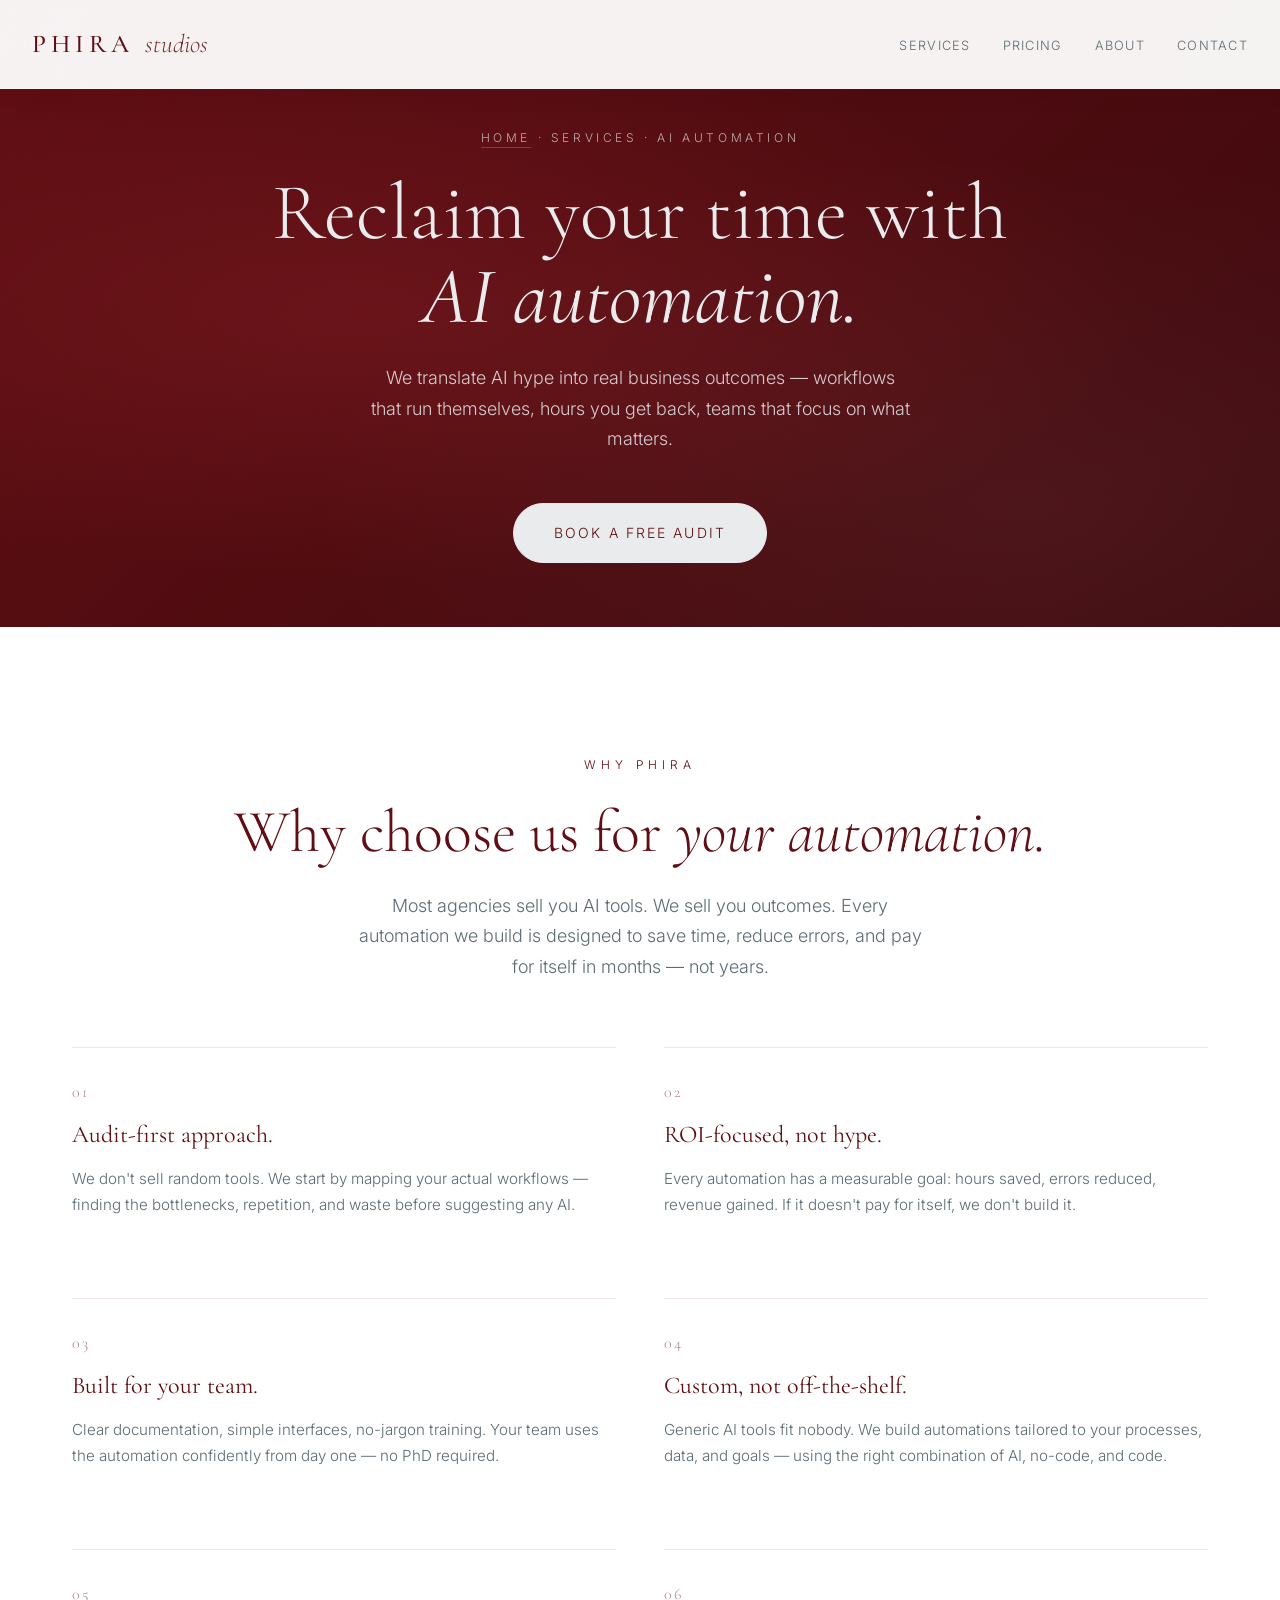
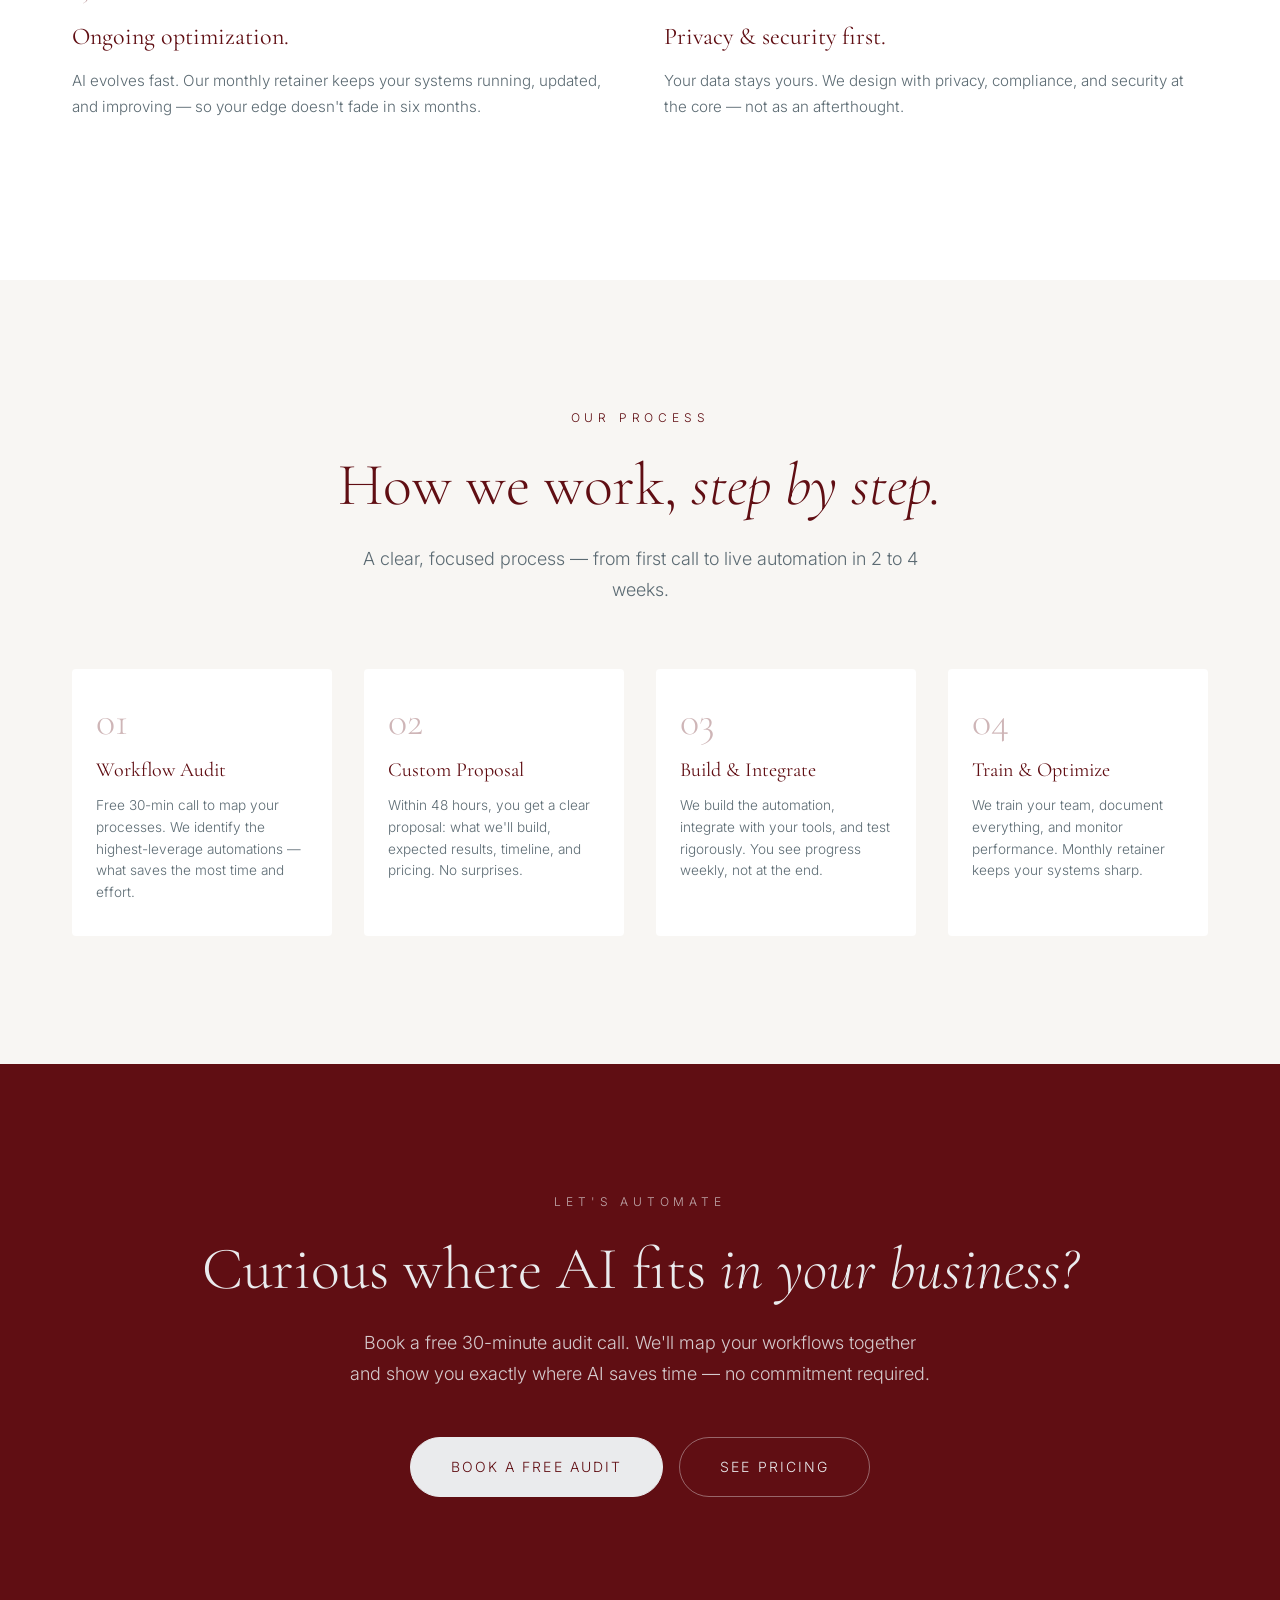
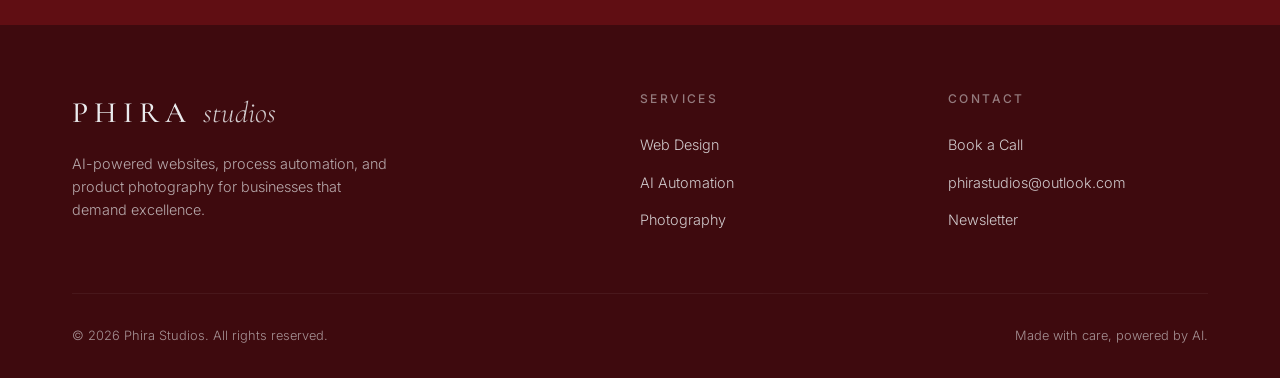
==== ai-automation.html @ 6f89092c "Add files via upload" ====
<!DOCTYPE html>
<html lang="en">
<head>
<meta charset="UTF-8">
<meta name="viewport" content="width=device-width, initial-scale=1.0">
<title>AI Process Automation — Phira Studios</title>
<meta name="description" content="Stop wasting hours on repetitive work. We map your workflows and build AI automations that give you back your time.">
<link href="https://fonts.googleapis.com/css2?family=Cormorant+Garamond:wght@300;400;500;600&family=Inter:wght@300;400;500&display=swap" rel="stylesheet">
<link rel="stylesheet" href="styles.css">
</head>
<body>
<nav id="nv" class="dark"><a href="index.html" class="l"><span class="ph">PHIRA</span><span class="sd">studios</span></a><ul><li><a href="index.html#services">Services</a></li><li><a href="index.html#pricing">Pricing</a></li><li><a href="index.html#about">About</a></li><li><a href="index.html#contact">Contact</a></li></ul></nav>

<section class="s-hero"><div class="hc"><p class="s-bc"><a href="index.html">Home</a> · Services · AI Automation</p><h1 class="ht">Reclaim your time with <em>AI automation.</em></h1><p class="hs">We translate AI hype into real business outcomes — workflows that run themselves, hours you get back, teams that focus on what matters.</p><div class="hb"><a href="index.html#contact" class="b bp">Book a Free Audit</a></div></div></section>

<section class="why"><div class="c"><div class="tc fd"><span class="se">Why Phira</span><h2 class="st">Why choose us for <em>your automation.</em></h2><p class="sn">Most agencies sell you AI tools. We sell you outcomes. Every automation we build is designed to save time, reduce errors, and pay for itself in months — not years.</p></div>
<div class="why-grid">
<div class="why-item fd"><div class="why-num">01</div><h3 class="why-t">Audit-first approach.</h3><p class="why-d">We don't sell random tools. We start by mapping your actual workflows — finding the bottlenecks, repetition, and waste before suggesting any AI.</p></div>
<div class="why-item fd"><div class="why-num">02</div><h3 class="why-t">ROI-focused, not hype.</h3><p class="why-d">Every automation has a measurable goal: hours saved, errors reduced, revenue gained. If it doesn't pay for itself, we don't build it.</p></div>
<div class="why-item fd"><div class="why-num">03</div><h3 class="why-t">Built for your team.</h3><p class="why-d">Clear documentation, simple interfaces, no-jargon training. Your team uses the automation confidently from day one — no PhD required.</p></div>
<div class="why-item fd"><div class="why-num">04</div><h3 class="why-t">Custom, not off-the-shelf.</h3><p class="why-d">Generic AI tools fit nobody. We build automations tailored to your processes, data, and goals — using the right combination of AI, no-code, and code.</p></div>
<div class="why-item fd"><div class="why-num">05</div><h3 class="why-t">Ongoing optimization.</h3><p class="why-d">AI evolves fast. Our monthly retainer keeps your systems running, updated, and improving — so your edge doesn't fade in six months.</p></div>
<div class="why-item fd"><div class="why-num">06</div><h3 class="why-t">Privacy &amp; security first.</h3><p class="why-d">Your data stays yours. We design with privacy, compliance, and security at the core — not as an afterthought.</p></div>
</div></div></section>

<section class="pc"><div class="c"><div class="tc fd"><span class="se">Our Process</span><h2 class="st">How we work, <em>step by step.</em></h2><p class="sn">A clear, focused process — from first call to live automation in 2 to 4 weeks.</p></div>
<div class="pc-grid">
<div class="pc-step fd"><div class="pc-num">01</div><h3 class="pc-t">Workflow Audit</h3><p class="pc-d">Free 30-min call to map your processes. We identify the highest-leverage automations — what saves the most time and effort.</p></div>
<div class="pc-step fd"><div class="pc-num">02</div><h3 class="pc-t">Custom Proposal</h3><p class="pc-d">Within 48 hours, you get a clear proposal: what we'll build, expected results, timeline, and pricing. No surprises.</p></div>
<div class="pc-step fd"><div class="pc-num">03</div><h3 class="pc-t">Build &amp; Integrate</h3><p class="pc-d">We build the automation, integrate with your tools, and test rigorously. You see progress weekly, not at the end.</p></div>
<div class="pc-step fd"><div class="pc-num">04</div><h3 class="pc-t">Train &amp; Optimize</h3><p class="pc-d">We train your team, document everything, and monitor performance. Monthly retainer keeps your systems sharp.</p></div>
</div></div></section>

<section class="cta"><div class="c"><div class="fd"><span class="se">Let's Automate</span><h2 class="st">Curious where AI fits <em>in your business?</em></h2><p class="sn">Book a free 30-minute audit call. We'll map your workflows together and show you exactly where AI saves time — no commitment required.</p><div class="hb"><a href="index.html#contact" class="b bp">Book a Free Audit</a><a href="index.html#pricing" class="b bs">See Pricing</a></div></div></div></section>

<footer id="contact"><div class="c"><div class="fc"><div class="fb"><div class="l"><span class="ph">PHIRA</span><span class="sd">studios</span></div><p>AI-powered websites, process automation, and product photography for businesses that demand excellence.</p></div><div class="fco"><h4>Services</h4><ul><li><a href="web-design.html">Web Design</a></li><li><a href="ai-automation.html">AI Automation</a></li><li><a href="product-photography.html">Photography</a></li></ul></div><div class="fco"><h4>Contact</h4><ul><li><a href="index.html#contact">Book a Call</a></li><li><a href="mailto:phirastudios@outlook.com">phirastudios@outlook.com</a></li><li><a href="index.html#newsletter">Newsletter</a></li></ul></div></div><div class="fbt"><div>© 2026 Phira Studios. All rights reserved.</div><div>Made with care, powered by AI.</div></div></div></footer>
<script>
const nv=document.getElementById('nv');
window.addEventListener('scroll',()=>{if(window.scrollY>80)nv.classList.add('sc');else nv.classList.remove('sc')});
const ob=new IntersectionObserver(es=>es.forEach(e=>{if(e.isIntersecting)e.target.classList.add('v')}),{threshold:.15});
document.querySelectorAll('.fd').forEach(e=>ob.observe(e));
</script>
</body>
</html>
---- styles.css ----
*{margin:0;padding:0;box-sizing:border-box}
:root{--bg:#600E13;--bd:#3E0A0E;--sl:#5C6B73;--ow:#EAEBED;--w:#fff;--cr:#F8F6F3}
html{scroll-behavior:smooth}
body{font-family:'Inter',sans-serif;font-weight:300;line-height:1.6;color:var(--sl);background:var(--w)}
.c{max-width:1200px;margin:0 auto;padding:0 2rem}

/* NAV */
nav{position:fixed;top:0;left:0;right:0;z-index:100;padding:1.5rem 2rem;display:flex;justify-content:space-between;align-items:center;background:transparent;transition:.4s}
nav.sc{background:rgba(255,255,255,.95);backdrop-filter:blur(20px);box-shadow:0 2px 30px rgba(0,0,0,.05)}
nav .l{font-family:'Cormorant Garamond',serif;font-size:1.6rem;font-weight:500;color:var(--ow);transition:.4s;display:flex;align-items:baseline;text-decoration:none}
nav .l .ph{letter-spacing:.2em}
nav .l .sd{font-style:italic;font-weight:300;opacity:.85;margin-left:.4em}
nav.sc .l{color:var(--bg)}
nav ul{display:flex;gap:2rem;list-style:none}
nav ul a{color:var(--ow);text-decoration:none;font-size:.8rem;letter-spacing:.1em;text-transform:uppercase;transition:.3s}
nav.sc ul a{color:var(--sl)}
nav ul a:hover{opacity:.7}
nav.dark{background:rgba(255,255,255,.95);backdrop-filter:blur(20px);box-shadow:0 2px 30px rgba(0,0,0,.05)}
nav.dark .l{color:var(--bg)}
nav.dark ul a{color:var(--sl)}
@media(max-width:768px){nav ul{display:none}}

/* HERO MAIN */
.hero{min-height:100vh;display:flex;flex-direction:column;align-items:center;justify-content:center;text-align:center;padding:6rem 2rem 4rem;position:relative;overflow:hidden;background:linear-gradient(135deg,rgba(62,10,14,.4),rgba(96,14,19,.5)),url('hero-bg.jpg') center center/cover no-repeat var(--bg)}
.hero::before{display:none}
.hc{position:relative;z-index:2;max-width:800px;animation:hf 1.5s ease-out}
@keyframes hf{from{opacity:0;transform:translateY(40px)}to{opacity:1;transform:translateY(0)}}
.he{color:var(--ow);font-size:.75rem;letter-spacing:.4em;text-transform:uppercase;margin-bottom:2rem;opacity:.8}
.ht{font-family:'Cormorant Garamond',serif;font-size:clamp(3rem,9vw,6.5rem);font-weight:300;color:var(--ow);line-height:1.05;margin-bottom:1.5rem}
.ht em{font-style:italic;font-weight:400}
.hs{font-size:clamp(1rem,1.5vw,1.125rem);color:var(--ow);opacity:.85;max-width:540px;margin:0 auto 3rem;line-height:1.7}
.hb{display:flex;gap:1rem;justify-content:center;flex-wrap:wrap}
.b{display:inline-block;padding:1.1rem 2.5rem;font-size:.875rem;letter-spacing:.15em;text-transform:uppercase;text-decoration:none;border-radius:50px;transition:.4s;cursor:pointer;border:1px solid transparent}
.bp{background:var(--ow);color:var(--bg);border-color:var(--ow)}
.bp:hover{background:transparent;color:var(--ow)}
.bs{background:transparent;color:var(--ow);border-color:rgba(234,235,237,.4)}
.bs:hover{border-color:var(--ow)}
.b-dark{background:var(--bg);color:var(--ow);border-color:var(--bg)}
.b-dark:hover{background:var(--bd);border-color:var(--bd)}
.si{position:absolute;bottom:2rem;left:50%;transform:translateX(-50%);color:var(--ow);opacity:.5;font-size:.7rem;letter-spacing:.3em;text-transform:uppercase;animation:bo 2s ease-in-out infinite}
@keyframes bo{0%,100%{transform:translateX(-50%) translateY(0)}50%{transform:translateX(-50%) translateY(8px)}}
@media(max-width:768px){.hero{min-height:85vh;background-position:center 30%}.hb{flex-direction:column;width:100%;max-width:300px;margin:0 auto}.hb .b{width:100%}.si{display:none}}

/* SERVICE PAGE HERO (smaller, solid burgundy) */
.s-hero{min-height:65vh;display:flex;flex-direction:column;align-items:center;justify-content:center;text-align:center;padding:8rem 2rem 4rem;background:linear-gradient(135deg,var(--bg),var(--bd));color:var(--ow);position:relative;overflow:hidden}
.s-hero::after{content:'';position:absolute;inset:0;background:radial-gradient(ellipse at 30% 50%,rgba(139,32,39,.4),transparent 60%),radial-gradient(ellipse at 80% 80%,rgba(234,235,237,.05),transparent 50%);z-index:0}
.s-hero .hc{z-index:2}
.s-hero .ht{font-size:clamp(2.5rem,7vw,5rem)}
.s-bc{font-size:.75rem;letter-spacing:.3em;text-transform:uppercase;color:var(--ow);opacity:.7;margin-bottom:1.5rem}
.s-bc a{color:var(--ow);text-decoration:none;border-bottom:1px solid rgba(234,235,237,.3);padding-bottom:2px}
.s-bc a:hover{opacity:1;border-color:var(--ow)}

/* SECTIONS */
section{padding:8rem 0}
@media(max-width:768px){section{padding:5rem 0}}
.se{font-size:.75rem;letter-spacing:.4em;text-transform:uppercase;color:var(--bg);margin-bottom:1.5rem;display:block}
.st{font-family:'Cormorant Garamond',serif;font-size:clamp(2.25rem,5vw,3.75rem);font-weight:300;color:var(--bg);line-height:1.15;margin-bottom:1.5rem}
.st em{font-style:italic}
.sn{font-size:1.125rem;line-height:1.7;color:var(--sl);max-width:580px;margin-bottom:4rem}
.tc{text-align:center}
.tc .sn{margin-left:auto;margin-right:auto}

/* SERVICES OVERVIEW (on homepage) */
.sv{background:var(--cr)}
.sg{display:grid;grid-template-columns:repeat(3,1fr);gap:2rem;margin-top:2rem}
@media(max-width:900px){.sg{grid-template-columns:1fr;gap:2rem}}
.sc-card{background:var(--w);padding:3rem 2.5rem;border-radius:4px;transition:.5s;display:block;text-decoration:none;color:inherit;border:1px solid transparent}
.sc-card:hover{transform:translateY(-8px);box-shadow:0 30px 60px -20px rgba(96,14,19,.15);border-color:rgba(96,14,19,.1)}
.sn-num{font-family:'Cormorant Garamond',serif;font-size:1rem;color:var(--bg);opacity:.4;letter-spacing:.1em;margin-bottom:2rem}
.sc-t{font-family:'Cormorant Garamond',serif;font-size:1.75rem;font-weight:400;color:var(--bg);margin-bottom:1rem}
.sc-d{font-size:.95rem;line-height:1.7;color:var(--sl);margin-bottom:1.5rem}
.sf{list-style:none;margin-top:1.5rem;padding-top:1.5rem;border-top:1px solid rgba(92,107,115,.15)}
.sf li{font-size:.85rem;color:var(--sl);padding:.4rem 0;display:flex;gap:.75rem}
.sf li::before{content:'—';color:var(--bg);opacity:.6}
.sc-more{margin-top:1.5rem;font-size:.8rem;color:var(--bg);letter-spacing:.15em;text-transform:uppercase;font-weight:500;display:inline-flex;align-items:center;gap:.5rem}
.sc-card:hover .sc-more{gap:1rem}

/* WHY US section */
.why{background:var(--w)}
.why-grid{display:grid;grid-template-columns:repeat(2,1fr);gap:3rem;margin-top:3rem}
@media(max-width:768px){.why-grid{grid-template-columns:1fr;gap:2rem}}
.why-item{padding:2rem 0;border-top:1px solid rgba(96,14,19,.1)}
.why-num{font-family:'Cormorant Garamond',serif;font-size:1rem;color:var(--bg);opacity:.5;letter-spacing:.15em;margin-bottom:1rem}
.why-t{font-family:'Cormorant Garamond',serif;font-size:1.5rem;font-weight:400;color:var(--bg);margin-bottom:1rem;line-height:1.2}
.why-d{font-size:.95rem;line-height:1.7;color:var(--sl)}

/* PROCESS section */
.pc{background:var(--cr)}
.pc-grid{display:grid;grid-template-columns:repeat(4,1fr);gap:2rem;margin-top:3rem;position:relative}
@media(max-width:900px){.pc-grid{grid-template-columns:1fr 1fr;gap:2rem}}
@media(max-width:500px){.pc-grid{grid-template-columns:1fr}}
.pc-step{background:var(--w);padding:2rem 1.5rem;border-radius:4px;position:relative;transition:.4s}
.pc-step:hover{transform:translateY(-4px);box-shadow:0 20px 40px -20px rgba(96,14,19,.15)}
.pc-num{font-family:'Cormorant Garamond',serif;font-size:2.5rem;color:var(--bg);opacity:.3;line-height:1;margin-bottom:1rem}
.pc-t{font-family:'Cormorant Garamond',serif;font-size:1.25rem;font-weight:400;color:var(--bg);margin-bottom:.75rem;line-height:1.3}
.pc-d{font-size:.85rem;line-height:1.6;color:var(--sl)}

/* PORTFOLIO/GALLERY - Pinterest Grid */
.pf{background:var(--w)}
.pf-grid{column-count:3;column-gap:1rem;margin-top:2rem}
@media(max-width:900px){.pf-grid{column-count:2}}
@media(max-width:500px){.pf-grid{column-count:1}}
.pf-item{break-inside:avoid;margin-bottom:1rem;border-radius:4px;overflow:hidden;background:var(--cr)}
.pf-item img{width:100%;height:auto;display:block;transition:transform .6s}
.pf-item:hover img{transform:scale(1.05)}
.pf-cta{text-align:center;margin-top:3rem}

/* PRICING */
.pr{background:var(--cr)}
.pr-grid{display:grid;grid-template-columns:repeat(3,1fr);gap:2rem;margin-top:2rem}
@media(max-width:900px){.pr-grid{grid-template-columns:1fr}}
.pr-card{background:var(--w);padding:3rem 2.5rem;border-radius:4px;border:1px solid rgba(96,14,19,.08);transition:.5s;position:relative}
.pr-card:hover{transform:translateY(-8px);box-shadow:0 30px 60px -20px rgba(96,14,19,.15)}
.pr-card.featured{border-color:var(--bg)}
.pr-card.featured::before{content:'Most Popular';position:absolute;top:-12px;left:50%;transform:translateX(-50%);background:var(--bg);color:var(--ow);padding:.3rem 1rem;border-radius:50px;font-size:.7rem;letter-spacing:.15em;text-transform:uppercase}
.pr-icon{font-family:'Cormorant Garamond',serif;font-size:.85rem;color:var(--bg);opacity:.5;letter-spacing:.2em;text-transform:uppercase;margin-bottom:1rem}
.pr-t{font-family:'Cormorant Garamond',serif;font-size:1.75rem;font-weight:400;color:var(--bg);margin-bottom:.5rem}
.pr-price{font-family:'Cormorant Garamond',serif;font-size:2.5rem;color:var(--bg);line-height:1;margin:1.5rem 0 .25rem}
.pr-price small{font-size:.8rem;font-family:'Inter',sans-serif;color:var(--sl);opacity:.7;letter-spacing:.1em}
.pr-from{font-size:.7rem;color:var(--sl);opacity:.7;letter-spacing:.2em;text-transform:uppercase;margin-bottom:2rem}
.pr-list{list-style:none;margin-top:1.5rem;padding-top:1.5rem;border-top:1px solid rgba(92,107,115,.15)}
.pr-list li{font-size:.9rem;color:var(--sl);padding:.5rem 0;display:flex;gap:.75rem}
.pr-list li::before{content:'✓';color:var(--bg);opacity:.7}
.pr-note{text-align:center;margin-top:3rem;font-style:italic;color:var(--sl);font-size:.95rem}
.pr-note a{color:var(--bg);text-decoration:underline}

/* ABOUT */
.ab{background:var(--w)}
.ag{display:grid;grid-template-columns:1fr 1fr;gap:6rem;align-items:center}
@media(max-width:900px){.ag{grid-template-columns:1fr;gap:3rem}}
.av{aspect-ratio:4/5;background:linear-gradient(135deg,var(--bg),var(--bd));border-radius:4px;position:relative;overflow:hidden}
.avt{position:absolute;bottom:3rem;left:3rem;right:3rem;font-family:'Cormorant Garamond',serif;font-style:italic;font-size:1.5rem;color:var(--ow);line-height:1.4;opacity:.9}
.ac p{font-size:1rem;line-height:1.8;color:var(--sl);margin-bottom:1.5rem}
.ac p:first-of-type{font-family:'Cormorant Garamond',serif;font-size:1.5rem;font-style:italic;line-height:1.5;color:var(--bg);margin-bottom:2rem}

/* NEWSLETTER */
.nl{background:var(--bg);color:var(--ow)}
.nl .se,.nl .st,.nl .sn{color:var(--ow)}
.nl .se{opacity:.7}
.nl .sn{opacity:.85}
.nf{max-width:500px;margin:0 auto}
.ni{display:flex;gap:.5rem;background:rgba(234,235,237,.08);border:1px solid rgba(234,235,237,.2);border-radius:50px;padding:.4rem}
.nin{flex:1;background:transparent;border:none;padding:.8rem 1.5rem;color:var(--ow);font-family:'Inter',sans-serif;font-size:.95rem;outline:none}
.nin::placeholder{color:rgba(234,235,237,.5)}
.nb{background:var(--ow);color:var(--bg);border:none;padding:.8rem 1.75rem;border-radius:50px;font-size:.875rem;font-weight:500;letter-spacing:.1em;text-transform:uppercase;cursor:pointer}
.np{display:flex;justify-content:center;gap:2rem;margin-top:2rem;font-size:.8rem;opacity:.7;flex-wrap:wrap}
.np span::before{content:'✓ ';margin-right:.3rem}

/* FINAL CTA section */
.cta{background:var(--bg);color:var(--ow);text-align:center}
.cta .se,.cta .st,.cta .sn{color:var(--ow)}
.cta .se{opacity:.7}
.cta .sn{opacity:.85;margin-left:auto;margin-right:auto;margin-bottom:3rem}

/* FAQ */
.fq{background:var(--cr)}
.fg{max-width:800px;margin:0 auto}
.fi{border-bottom:1px solid rgba(96,14,19,.15);padding:2rem 0;cursor:pointer}
.fqs{display:flex;justify-content:space-between;align-items:flex-start;gap:2rem}
.fqt{font-family:'Cormorant Garamond',serif;font-size:1.4rem;color:var(--bg)}
.fic{color:var(--bg);font-size:1.5rem;font-family:'Cormorant Garamond',serif;transition:.3s}
.fi.op .fic{transform:rotate(45deg)}
.fa{max-height:0;overflow:hidden;transition:.4s;color:var(--sl);font-size:.95rem;line-height:1.7}
.fi.op .fa{max-height:400px;padding-top:1rem}

/* FOOTER */
footer{background:var(--bd);color:var(--ow);padding:4rem 0 2rem}
.fc{display:grid;grid-template-columns:2fr 1fr 1fr;gap:3rem;margin-bottom:3rem}
@media(max-width:768px){.fc{grid-template-columns:1fr;gap:2rem}}
.fb .l{font-family:'Cormorant Garamond',serif;font-size:1.85rem;font-weight:500;margin-bottom:1rem;color:var(--ow);display:flex;align-items:baseline}
.fb .l .ph{letter-spacing:.2em}
.fb .l .sd{font-style:italic;font-weight:300;opacity:.85;margin-left:.4em}
.fb p{font-size:.9rem;opacity:.7;max-width:320px;line-height:1.6}
.fco h4{font-size:.75rem;font-weight:500;letter-spacing:.2em;text-transform:uppercase;color:var(--ow);opacity:.5;margin-bottom:1.5rem}
.fco ul{list-style:none}
.fco li{margin-bottom:.75rem}
.fco a{color:var(--ow);text-decoration:none;font-size:.9rem;opacity:.85}
.fbt{border-top:1px solid rgba(234,235,237,.1);padding-top:2rem;display:flex;justify-content:space-between;font-size:.8rem;opacity:.6}
@media(max-width:768px){.fbt{flex-direction:column;gap:.5rem;text-align:center}}

/* Animations */
.fd{opacity:0;transform:translateY(30px);transition:.8s}
.fd.v{opacity:1;transform:translateY(0)}
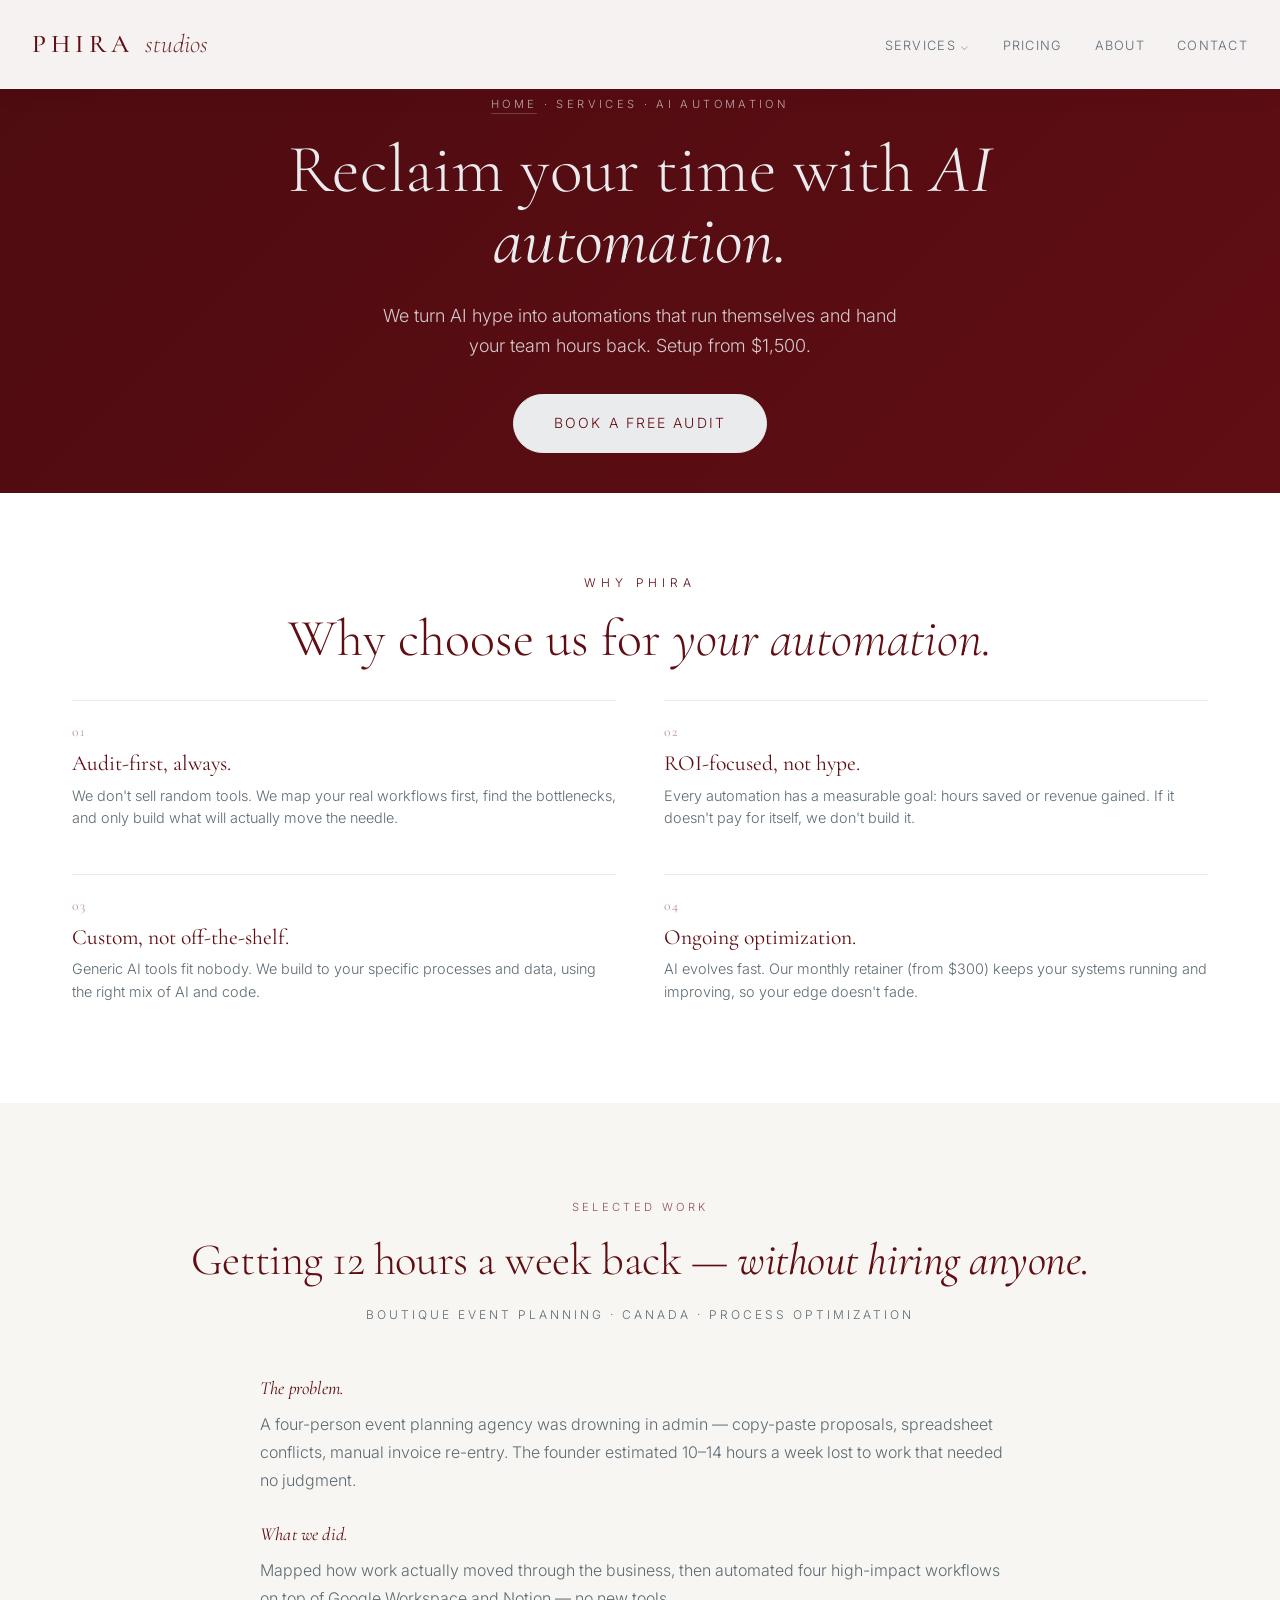
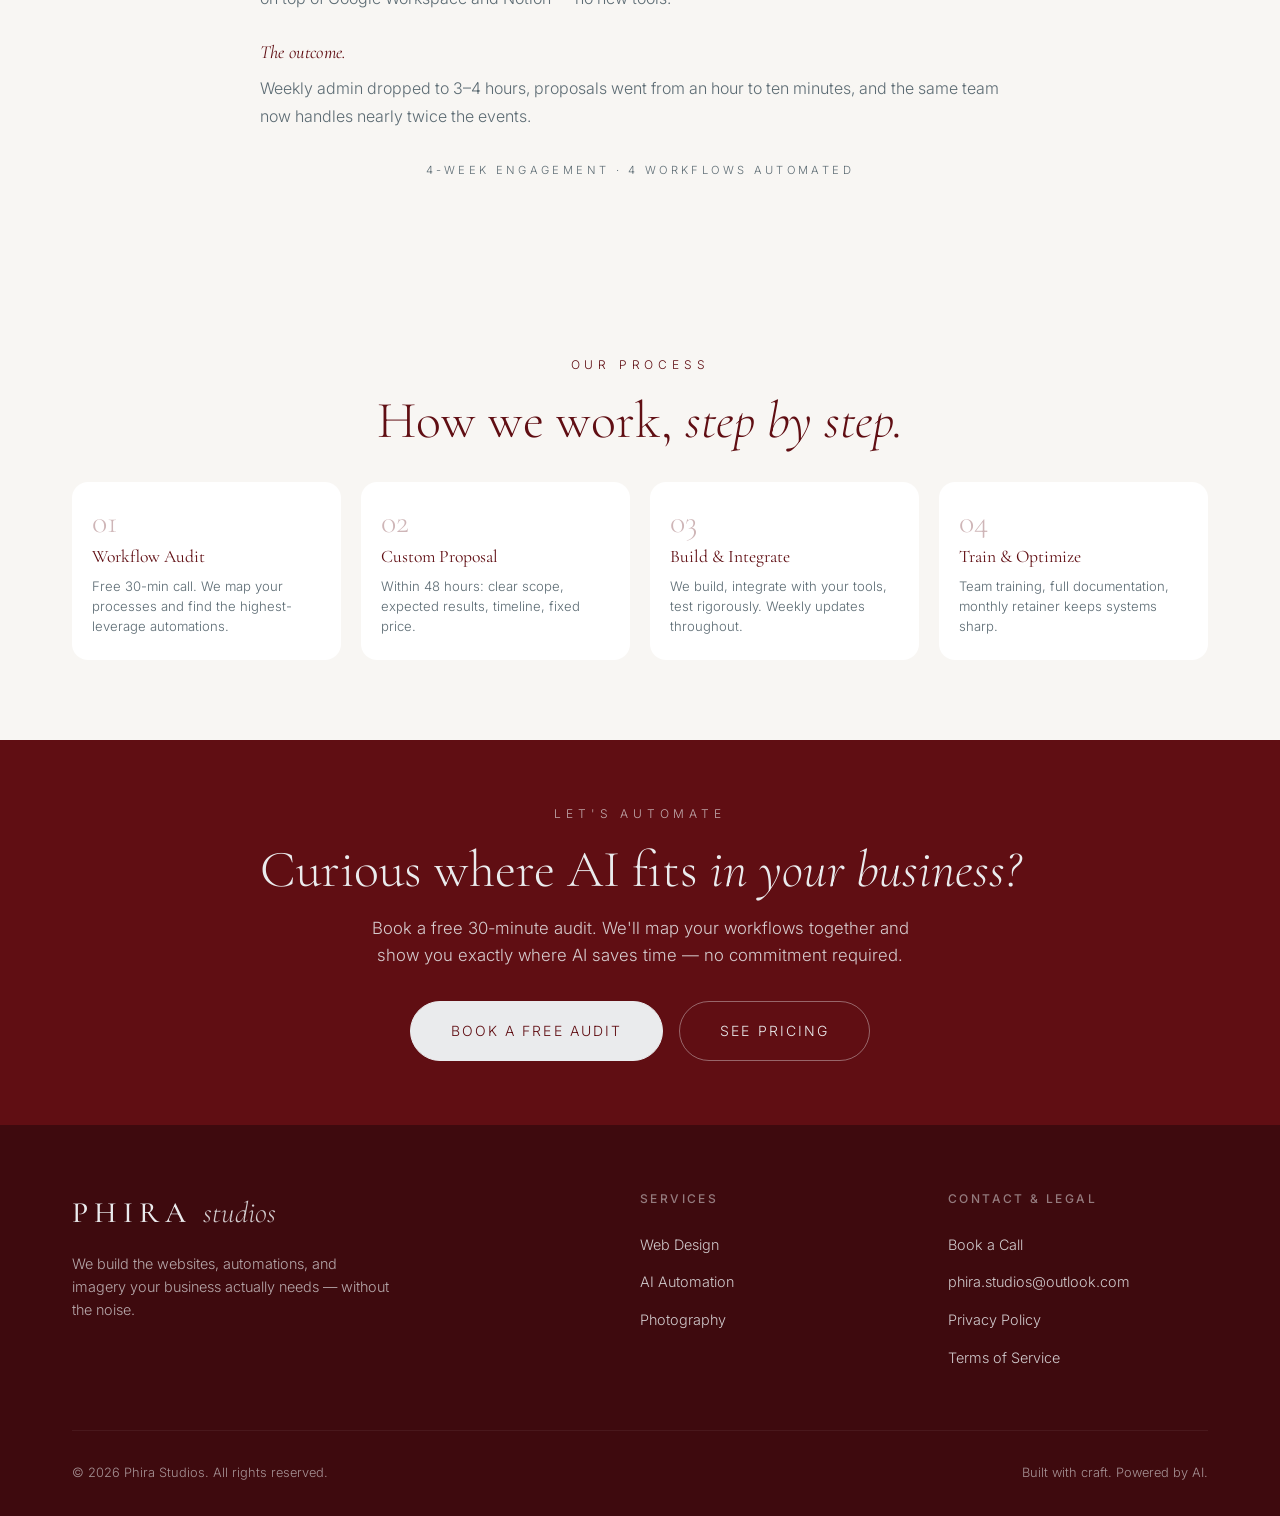
==== commit 7c786397: "Add files via upload" ====
--- a/ai-automation.html
+++ b/ai-automation.html
@@ -4,41 +4,88 @@
 <meta charset="UTF-8">
 <meta name="viewport" content="width=device-width, initial-scale=1.0">
 <title>AI Process Automation — Phira Studios</title>
-<meta name="description" content="Stop wasting hours on repetitive work. We map your workflows and build AI automations that give you back your time.">
+<meta name="description" content="Stop wasting hours on repetitive work. We map your workflows and build AI automations that quietly save your team 10+ hours a week. From $1,500.">
+<link rel="canonical" href="https://phirastudios.com/ai-automation.html">
+<link rel="icon" type="image/svg+xml" href="favicon.svg">
+<link rel="icon" type="image/png" sizes="32x32" href="favicon-32x32.png">
+<link rel="icon" type="image/png" sizes="16x16" href="favicon-16x16.png">
+<link rel="apple-touch-icon" sizes="180x180" href="apple-touch-icon.png">
+<link rel="icon" type="image/png" sizes="192x192" href="android-chrome-192x192.png">
+<meta property="og:type" content="website">
+<meta property="og:url" content="https://phirastudios.com/ai-automation.html">
+<meta property="og:title" content="AI Process Automation — Phira Studios">
+<meta property="og:description" content="AI workflows that quietly save your team 10+ hours a week. From $1,500.">
+<meta property="og:image" content="https://phirastudios.com/hero-bg.webp">
+<meta name="twitter:card" content="summary_large_image">
+<meta name="theme-color" content="#600E13">
 <link href="https://fonts.googleapis.com/css2?family=Cormorant+Garamond:wght@300;400;500;600&family=Inter:wght@300;400;500&display=swap" rel="stylesheet">
 <link rel="stylesheet" href="styles.css">
+<script type="application/ld+json">
+{"@context":"https://schema.org","@type":"Service","name":"AI Process Automation","provider":{"@type":"Organization","name":"Phira Studios","url":"https://phirastudios.com"},"description":"Custom AI automations that save your team time and reduce repetitive work.","offers":{"@type":"Offer","price":"1500","priceCurrency":"USD"}}
+</script>
 </head>
 <body>
-<nav id="nv" class="dark"><a href="index.html" class="l"><span class="ph">PHIRA</span><span class="sd">studios</span></a><ul><li><a href="index.html#services">Services</a></li><li><a href="index.html#pricing">Pricing</a></li><li><a href="index.html#about">About</a></li><li><a href="index.html#contact">Contact</a></li></ul></nav>
-
-<section class="s-hero"><div class="hc"><p class="s-bc"><a href="index.html">Home</a> · Services · AI Automation</p><h1 class="ht">Reclaim your time with <em>AI automation.</em></h1><p class="hs">We translate AI hype into real business outcomes — workflows that run themselves, hours you get back, teams that focus on what matters.</p><div class="hb"><a href="index.html#contact" class="b bp">Book a Free Audit</a></div></div></section>
-
-<section class="why"><div class="c"><div class="tc fd"><span class="se">Why Phira</span><h2 class="st">Why choose us for <em>your automation.</em></h2><p class="sn">Most agencies sell you AI tools. We sell you outcomes. Every automation we build is designed to save time, reduce errors, and pay for itself in months — not years.</p></div>
+<nav id="nv" class="dark">
+<a href="index.html" class="l"><span class="ph">PHIRA</span><span class="sd">studios</span></a>
+<ul>
+<li class="has-dd"><a href="index.html#services">Services</a>
+<ul class="dd">
+<li><a href="web-design.html"><strong>Web Design</strong><span>Custom websites that convert</span></a></li>
+<li><a href="ai-automation.html"><strong>AI Automation</strong><span>Reclaim your team's time</span></a></li>
+<li><a href="product-photography.html"><strong>Product Photography</strong><span>AI imagery at scale</span></a></li>
+</ul></li>
+<li><a href="index.html#pricing">Pricing</a></li>
+<li><a href="index.html#about">About</a></li>
+<li><a href="index.html#contact">Contact</a></li>
+</ul>
+<button class="nav-toggle" onclick="toggleNav()" aria-label="Menu"><span></span><span></span><span></span></button>
+</nav>
+<div class="mm" id="mm">
+<button class="mm-close" onclick="toggleNav()" aria-label="Close">×</button>
+<ul>
+<li class="mm-section"><span>Services</span><ul>
+<li><a href="web-design.html">Web Design</a></li>
+<li><a href="ai-automation.html">AI Automation</a></li>
+<li><a href="product-photography.html">Photography</a></li>
+</ul></li>
+<li><a href="index.html#pricing">Pricing</a></li>
+<li><a href="index.html#about">About</a></li>
+<li><a href="index.html#contact">Contact</a></li>
+</ul>
+</div>
+<section class="s-hero ai"><div class="hc"><p class="s-bc"><a href="index.html">Home</a> · Services · AI Automation</p><h1 class="ht">Reclaim your time with <em>AI automation.</em></h1><p class="hs">We turn AI hype into automations that run themselves and hand your team hours back. Setup from $1,500.</p><div class="hb"><a href="https://calendly.com/phira-studios/30min" target="_blank" rel="noopener" class="b bp">Book a Free Audit</a></div></div></section>
+<section class="why"><div class="c"><div class="tc fd"><span class="se">Why Phira</span><h2 class="st">Why choose us for <em>your automation.</em></h2></div>
 <div class="why-grid">
-<div class="why-item fd"><div class="why-num">01</div><h3 class="why-t">Audit-first approach.</h3><p class="why-d">We don't sell random tools. We start by mapping your actual workflows — finding the bottlenecks, repetition, and waste before suggesting any AI.</p></div>
-<div class="why-item fd"><div class="why-num">02</div><h3 class="why-t">ROI-focused, not hype.</h3><p class="why-d">Every automation has a measurable goal: hours saved, errors reduced, revenue gained. If it doesn't pay for itself, we don't build it.</p></div>
-<div class="why-item fd"><div class="why-num">03</div><h3 class="why-t">Built for your team.</h3><p class="why-d">Clear documentation, simple interfaces, no-jargon training. Your team uses the automation confidently from day one — no PhD required.</p></div>
-<div class="why-item fd"><div class="why-num">04</div><h3 class="why-t">Custom, not off-the-shelf.</h3><p class="why-d">Generic AI tools fit nobody. We build automations tailored to your processes, data, and goals — using the right combination of AI, no-code, and code.</p></div>
-<div class="why-item fd"><div class="why-num">05</div><h3 class="why-t">Ongoing optimization.</h3><p class="why-d">AI evolves fast. Our monthly retainer keeps your systems running, updated, and improving — so your edge doesn't fade in six months.</p></div>
-<div class="why-item fd"><div class="why-num">06</div><h3 class="why-t">Privacy &amp; security first.</h3><p class="why-d">Your data stays yours. We design with privacy, compliance, and security at the core — not as an afterthought.</p></div>
+<div class="why-item fd"><div class="why-num">01</div><h3 class="why-t">Audit-first, always.</h3><p class="why-d">We don't sell random tools. We map your real workflows first, find the bottlenecks, and only build what will actually move the needle.</p></div>
+<div class="why-item fd"><div class="why-num">02</div><h3 class="why-t">ROI-focused, not hype.</h3><p class="why-d">Every automation has a measurable goal: hours saved or revenue gained. If it doesn't pay for itself, we don't build it.</p></div>
+<div class="why-item fd"><div class="why-num">03</div><h3 class="why-t">Custom, not off-the-shelf.</h3><p class="why-d">Generic AI tools fit nobody. We build to your specific processes and data, using the right mix of AI and code.</p></div>
+<div class="why-item fd"><div class="why-num">04</div><h3 class="why-t">Ongoing optimization.</h3><p class="why-d">AI evolves fast. Our monthly retainer (from $300) keeps your systems running and improving, so your edge doesn't fade.</p></div>
 </div></div></section>
-
-<section class="pc"><div class="c"><div class="tc fd"><span class="se">Our Process</span><h2 class="st">How we work, <em>step by step.</em></h2><p class="sn">A clear, focused process — from first call to live automation in 2 to 4 weeks.</p></div>
+<section class="case" id="case"><div class="c">
+<div class="case-head fd"><p class="case-meta">Selected Work</p><h2 class="case-title">Getting 12 hours a week back — <em>without hiring anyone.</em></h2><p class="case-subhead">Boutique event planning · Canada · Process optimization</p></div>
+<div class="case-summary fd">
+<p><strong>The problem.</strong> A four-person event planning agency was drowning in admin — copy-paste proposals, spreadsheet conflicts, manual invoice re-entry. The founder estimated 10–14 hours a week lost to work that needed no judgment.</p>
+<p><strong>What we did.</strong> Mapped how work actually moved through the business, then automated four high-impact workflows on top of Google Workspace and Notion — no new tools.</p>
+<p><strong>The outcome.</strong> Weekly admin dropped to 3–4 hours, proposals went from an hour to ten minutes, and the same team now handles nearly twice the events.</p>
+</div>
+<p class="case-timeline fd">4-week engagement · 4 workflows automated</p>
+</div></section>
+<section class="pc"><div class="c"><div class="tc fd"><span class="se">Our Process</span><h2 class="st">How we work, <em>step by step.</em></h2></div>
 <div class="pc-grid">
-<div class="pc-step fd"><div class="pc-num">01</div><h3 class="pc-t">Workflow Audit</h3><p class="pc-d">Free 30-min call to map your processes. We identify the highest-leverage automations — what saves the most time and effort.</p></div>
-<div class="pc-step fd"><div class="pc-num">02</div><h3 class="pc-t">Custom Proposal</h3><p class="pc-d">Within 48 hours, you get a clear proposal: what we'll build, expected results, timeline, and pricing. No surprises.</p></div>
-<div class="pc-step fd"><div class="pc-num">03</div><h3 class="pc-t">Build &amp; Integrate</h3><p class="pc-d">We build the automation, integrate with your tools, and test rigorously. You see progress weekly, not at the end.</p></div>
-<div class="pc-step fd"><div class="pc-num">04</div><h3 class="pc-t">Train &amp; Optimize</h3><p class="pc-d">We train your team, document everything, and monitor performance. Monthly retainer keeps your systems sharp.</p></div>
+<div class="pc-step fd"><div class="pc-num">01</div><h3 class="pc-t">Workflow Audit</h3><p class="pc-d">Free 30-min call. We map your processes and find the highest-leverage automations.</p></div>
+<div class="pc-step fd"><div class="pc-num">02</div><h3 class="pc-t">Custom Proposal</h3><p class="pc-d">Within 48 hours: clear scope, expected results, timeline, fixed price.</p></div>
+<div class="pc-step fd"><div class="pc-num">03</div><h3 class="pc-t">Build &amp; Integrate</h3><p class="pc-d">We build, integrate with your tools, test rigorously. Weekly updates throughout.</p></div>
+<div class="pc-step fd"><div class="pc-num">04</div><h3 class="pc-t">Train &amp; Optimize</h3><p class="pc-d">Team training, full documentation, monthly retainer keeps systems sharp.</p></div>
 </div></div></section>
-
-<section class="cta"><div class="c"><div class="fd"><span class="se">Let's Automate</span><h2 class="st">Curious where AI fits <em>in your business?</em></h2><p class="sn">Book a free 30-minute audit call. We'll map your workflows together and show you exactly where AI saves time — no commitment required.</p><div class="hb"><a href="index.html#contact" class="b bp">Book a Free Audit</a><a href="index.html#pricing" class="b bs">See Pricing</a></div></div></div></section>
-
-<footer id="contact"><div class="c"><div class="fc"><div class="fb"><div class="l"><span class="ph">PHIRA</span><span class="sd">studios</span></div><p>AI-powered websites, process automation, and product photography for businesses that demand excellence.</p></div><div class="fco"><h4>Services</h4><ul><li><a href="web-design.html">Web Design</a></li><li><a href="ai-automation.html">AI Automation</a></li><li><a href="product-photography.html">Photography</a></li></ul></div><div class="fco"><h4>Contact</h4><ul><li><a href="index.html#contact">Book a Call</a></li><li><a href="mailto:phirastudios@outlook.com">phirastudios@outlook.com</a></li><li><a href="index.html#newsletter">Newsletter</a></li></ul></div></div><div class="fbt"><div>© 2026 Phira Studios. All rights reserved.</div><div>Made with care, powered by AI.</div></div></div></footer>
+<section class="cta"><div class="c"><div class="fd"><span class="se">Let's Automate</span><h2 class="st">Curious where AI fits <em>in your business?</em></h2><p class="sn">Book a free 30-minute audit. We'll map your workflows together and show you exactly where AI saves time — no commitment required.</p><div class="hb"><a href="https://calendly.com/phira-studios/30min" target="_blank" rel="noopener" class="b bp">Book a Free Audit</a><a href="index.html#pricing" class="b bs">See Pricing</a></div></div></div></section>
+<footer id="contact"><div class="c"><div class="fc"><div class="fb"><div class="l"><span class="ph">PHIRA</span><span class="sd">studios</span></div><p>We build the websites, automations, and imagery your business actually needs — without the noise.</p></div><div class="fco"><h4>Services</h4><ul><li><a href="web-design.html">Web Design</a></li><li><a href="ai-automation.html">AI Automation</a></li><li><a href="product-photography.html">Photography</a></li></ul></div><div class="fco"><h4>Contact &amp; Legal</h4><ul><li><a href="https://calendly.com/phira-studios/30min" target="_blank" rel="noopener">Book a Call</a></li><li><a href="mailto:phira.studios@outlook.com">phira.studios@outlook.com</a></li><li><a href="privacy-policy.html">Privacy Policy</a></li><li><a href="terms.html">Terms of Service</a></li></ul></div></div><div class="fbt"><div>© 2026 Phira Studios. All rights reserved.</div><div>Built with craft. Powered by AI.</div></div></div></footer>
 <script>
 const nv=document.getElementById('nv');
-window.addEventListener('scroll',()=>{if(window.scrollY>80)nv.classList.add('sc');else nv.classList.remove('sc')});
-const ob=new IntersectionObserver(es=>es.forEach(e=>{if(e.isIntersecting)e.target.classList.add('v')}),{threshold:.15});
-document.querySelectorAll('.fd').forEach(e=>ob.observe(e));
+function chkSc(){if(window.scrollY>80)nv.classList.add('sc');else nv.classList.remove('sc')}window.addEventListener('scroll',chkSc);chkSc();
+function toggleNav(){const m=document.getElementById('mm');m.classList.toggle('open');document.body.style.overflow=m.classList.contains('open')?'hidden':''}
+function tf(el){el.classList.toggle('op')}
+const ob=new IntersectionObserver(function(es){es.forEach(function(e){if(e.isIntersecting)e.target.classList.add('v')})},{threshold:.15});
+document.querySelectorAll('.fd').forEach(function(e){ob.observe(e)});
 </script>
 </body>
-</html>
+</html>
--- a/styles.css
+++ b/styles.css
@@ -3,6 +3,9 @@
 html{scroll-behavior:smooth}
 body{font-family:'Inter',sans-serif;font-weight:300;line-height:1.6;color:var(--sl);background:var(--w)}
 .c{max-width:1200px;margin:0 auto;padding:0 2rem}
+img{-webkit-user-drag:none;user-drag:none;user-select:none;-webkit-user-select:none;-webkit-touch-callout:none;pointer-events:auto}
+.fd{opacity:0;transform:translateY(30px);transition:.8s}
+.fd.v{opacity:1;transform:translateY(0)}
 
 /* NAV */
 nav{position:fixed;top:0;left:0;right:0;z-index:100;padding:1.5rem 2rem;display:flex;justify-content:space-between;align-items:center;background:transparent;transition:.4s}
@@ -11,17 +14,54 @@
 nav .l .ph{letter-spacing:.2em}
 nav .l .sd{font-style:italic;font-weight:300;opacity:.85;margin-left:.4em}
 nav.sc .l{color:var(--bg)}
-nav ul{display:flex;gap:2rem;list-style:none}
+nav ul{display:flex;gap:2rem;list-style:none;align-items:center}
 nav ul a{color:var(--ow);text-decoration:none;font-size:.8rem;letter-spacing:.1em;text-transform:uppercase;transition:.3s}
 nav.sc ul a{color:var(--sl)}
 nav ul a:hover{opacity:.7}
 nav.dark{background:rgba(255,255,255,.95);backdrop-filter:blur(20px);box-shadow:0 2px 30px rgba(0,0,0,.05)}
 nav.dark .l{color:var(--bg)}
 nav.dark ul a{color:var(--sl)}
-@media(max-width:768px){nav ul{display:none}}
+
+/* DROPDOWN - compact and aligned */
+nav .has-dd{position:relative}
+nav .has-dd > a::after{content:'⌄';margin-left:.4em;font-size:.7rem;opacity:.6;display:inline-block;transition:transform .3s}
+nav .has-dd:hover > a::after{transform:rotate(180deg)}
+nav .dd{position:absolute;top:100%;right:0;transform:translateY(8px);background:rgba(255,255,255,.98);backdrop-filter:blur(20px);border-radius:14px;padding:.5rem;min-width:260px;list-style:none;opacity:0;visibility:hidden;transition:all .3s ease;box-shadow:0 30px 60px -20px rgba(96,14,19,.18);margin:1.2rem 0 0 0}
+nav .has-dd:hover .dd,nav .has-dd:focus-within .dd{opacity:1;visibility:visible;transform:translateY(0)}
+nav .dd::before{content:'';position:absolute;top:-1.2rem;left:0;right:0;height:1.5rem}
+nav .dd li{list-style:none;margin:0;padding:0;display:block}
+nav .dd a{display:block;padding:.7rem 1.1rem;color:var(--sl);font-size:.82rem;letter-spacing:0;text-transform:none;font-family:'Inter',sans-serif;font-weight:400;border-radius:10px;transition:background .25s;text-align:left;text-decoration:none}
+nav .dd a:hover{background:var(--cr);color:var(--bg);opacity:1}
+nav .dd a strong{display:block;font-family:'Cormorant Garamond',serif;font-size:1.05rem;font-weight:500;letter-spacing:0;margin:0 0 .1rem 0;text-transform:none;line-height:1.2;color:var(--bg)}
+nav .dd a span{display:block;font-size:.72rem;opacity:.65;letter-spacing:0;text-transform:none;line-height:1.2;margin:0}
+
+/* MOBILE HAMBURGER */
+.nav-toggle{display:none;background:none;border:none;cursor:pointer;padding:.5rem;width:40px;height:40px;flex-direction:column;justify-content:space-around;align-items:center}
+.nav-toggle span{display:block;width:24px;height:2px;background:var(--ow);transition:.3s;border-radius:2px}
+nav.sc .nav-toggle span,nav.dark .nav-toggle span{background:var(--bg)}
+@media(max-width:768px){
+  nav ul{display:none}
+  .nav-toggle{display:flex}
+}
+
+/* MOBILE MENU */
+.mm{position:fixed;inset:0;background:var(--bg);z-index:999;display:none;flex-direction:column;align-items:center;justify-content:center;padding:2rem;opacity:0;transition:opacity .4s ease}
+.mm.open{display:flex;opacity:1}
+.mm-close{position:absolute;top:1.5rem;right:1.5rem;background:none;border:none;color:var(--ow);font-size:2rem;cursor:pointer;font-family:'Cormorant Garamond',serif;width:48px;height:48px;display:flex;align-items:center;justify-content:center;border-radius:50%;transition:.3s}
+.mm-close:hover{background:rgba(255,255,255,.08);transform:rotate(90deg)}
+.mm > ul{list-style:none;text-align:center;padding:0}
+.mm > ul > li{margin-bottom:1.5rem}
+.mm > ul > li > a{display:block;color:var(--ow);text-decoration:none;font-family:'Cormorant Garamond',serif;font-size:1.8rem;letter-spacing:.05em;transition:.3s}
+.mm > ul > li > a:hover{opacity:.7}
+.mm-section{margin-bottom:2rem}
+.mm-section > span{display:block;color:var(--ow);opacity:.4;font-size:.7rem;letter-spacing:.3em;text-transform:uppercase;font-family:'Inter',sans-serif;margin-bottom:1rem}
+.mm-section ul{list-style:none;padding:0}
+.mm-section ul li{margin-bottom:.6rem}
+.mm-section ul a{display:block;color:var(--ow);text-decoration:none;font-family:'Cormorant Garamond',serif;font-size:1.3rem;font-style:italic;font-weight:300;opacity:.9;transition:.3s}
+.mm-section ul a:hover{opacity:1}
 
 /* HERO MAIN */
-.hero{min-height:100vh;display:flex;flex-direction:column;align-items:center;justify-content:center;text-align:center;padding:6rem 2rem 4rem;position:relative;overflow:hidden;background:linear-gradient(135deg,rgba(62,10,14,.4),rgba(96,14,19,.5)),url('hero-bg.jpg') center center/cover no-repeat var(--bg)}
+.hero{min-height:100vh;display:flex;flex-direction:column;align-items:center;justify-content:center;text-align:center;padding:6rem 2rem 4rem;position:relative;overflow:hidden;background:linear-gradient(135deg,rgba(62,10,14,.4),rgba(96,14,19,.5)),url('hero-bg.webp') center center/cover no-repeat var(--bg)}
 .hero::before{display:none}
 .hc{position:relative;z-index:2;max-width:800px;animation:hf 1.5s ease-out}
 @keyframes hf{from{opacity:0;transform:translateY(40px)}to{opacity:1;transform:translateY(0)}}
@@ -35,36 +75,41 @@
 .bp:hover{background:transparent;color:var(--ow)}
 .bs{background:transparent;color:var(--ow);border-color:rgba(234,235,237,.4)}
 .bs:hover{border-color:var(--ow)}
-.b-dark{background:var(--bg);color:var(--ow);border-color:var(--bg)}
-.b-dark:hover{background:var(--bd);border-color:var(--bd)}
 .si{position:absolute;bottom:2rem;left:50%;transform:translateX(-50%);color:var(--ow);opacity:.5;font-size:.7rem;letter-spacing:.3em;text-transform:uppercase;animation:bo 2s ease-in-out infinite}
 @keyframes bo{0%,100%{transform:translateX(-50%) translateY(0)}50%{transform:translateX(-50%) translateY(8px)}}
 @media(max-width:768px){.hero{min-height:85vh;background-position:center 30%}.hb{flex-direction:column;width:100%;max-width:300px;margin:0 auto}.hb .b{width:100%}.si{display:none}}
 
-/* SERVICE PAGE HERO (smaller, solid burgundy) */
-.s-hero{min-height:65vh;display:flex;flex-direction:column;align-items:center;justify-content:center;text-align:center;padding:8rem 2rem 4rem;background:linear-gradient(135deg,var(--bg),var(--bd));color:var(--ow);position:relative;overflow:hidden}
-.s-hero::after{content:'';position:absolute;inset:0;background:radial-gradient(ellipse at 30% 50%,rgba(139,32,39,.4),transparent 60%),radial-gradient(ellipse at 80% 80%,rgba(234,235,237,.05),transparent 50%);z-index:0}
+/* SERVICE PAGE HERO - landscape */
+.s-hero{min-height:38vh;display:flex;flex-direction:column;align-items:center;justify-content:center;text-align:center;padding:6rem 2rem 2.5rem;background:linear-gradient(135deg,var(--bg),var(--bd));color:var(--ow);position:relative;overflow:hidden}
+@media(min-width:1100px){.s-hero{min-height:34vh}}
+@media(max-width:768px){.s-hero{min-height:45vh;padding:6rem 1.5rem 2rem}}
+.s-hero.web{background:linear-gradient(135deg,rgba(62,10,14,.55),rgba(96,14,19,.55)),url('web-hero.webp') center center/cover no-repeat var(--bg)}
+.s-hero.ai{background:linear-gradient(135deg,rgba(62,10,14,.55),rgba(96,14,19,.55)),url('ai-hero.webp') center center/cover no-repeat var(--bg)}
+.s-hero.photo{background:linear-gradient(135deg,rgba(62,10,14,.55),rgba(96,14,19,.55)),url('photo-hero.webp') center center/cover no-repeat var(--bg)}
+.s-hero::after{content:'';position:absolute;inset:0;background:radial-gradient(ellipse at 30% 50%,rgba(139,32,39,.4),transparent 60%),radial-gradient(ellipse at 80% 80%,rgba(234,235,237,.05),transparent 50%);z-index:0;pointer-events:none}
+.s-hero.web::after,.s-hero.ai::after,.s-hero.photo::after{display:none}
 .s-hero .hc{z-index:2}
-.s-hero .ht{font-size:clamp(2.5rem,7vw,5rem)}
-.s-bc{font-size:.75rem;letter-spacing:.3em;text-transform:uppercase;color:var(--ow);opacity:.7;margin-bottom:1.5rem}
+.s-hero .ht{font-size:clamp(2.25rem,6vw,4.25rem)}
+.s-hero .hs{margin-bottom:2rem}
+.s-bc{font-size:.7rem;letter-spacing:.3em;text-transform:uppercase;color:var(--ow);opacity:.7;margin-bottom:1.25rem}
 .s-bc a{color:var(--ow);text-decoration:none;border-bottom:1px solid rgba(234,235,237,.3);padding-bottom:2px}
 .s-bc a:hover{opacity:1;border-color:var(--ow)}
 
-/* SECTIONS */
-section{padding:8rem 0}
-@media(max-width:768px){section{padding:5rem 0}}
-.se{font-size:.75rem;letter-spacing:.4em;text-transform:uppercase;color:var(--bg);margin-bottom:1.5rem;display:block}
-.st{font-family:'Cormorant Garamond',serif;font-size:clamp(2.25rem,5vw,3.75rem);font-weight:300;color:var(--bg);line-height:1.15;margin-bottom:1.5rem}
+section{padding:5rem 0}
+@media(max-width:768px){section{padding:3.5rem 0}}
+.se{font-size:.75rem;letter-spacing:.4em;text-transform:uppercase;color:var(--bg);margin-bottom:1rem;display:block}
+.st{font-family:'Cormorant Garamond',serif;font-size:clamp(2rem,4.5vw,3.25rem);font-weight:300;color:var(--bg);line-height:1.15;margin-bottom:1rem}
 .st em{font-style:italic}
-.sn{font-size:1.125rem;line-height:1.7;color:var(--sl);max-width:580px;margin-bottom:4rem}
+.sn{font-size:1.05rem;line-height:1.6;color:var(--sl);max-width:560px;margin-bottom:2.5rem}
 .tc{text-align:center}
 .tc .sn{margin-left:auto;margin-right:auto}
-
-/* SERVICES OVERVIEW (on homepage) */
+.home section{padding:8rem 0}
+
+/* SERVICES */
 .sv{background:var(--cr)}
 .sg{display:grid;grid-template-columns:repeat(3,1fr);gap:2rem;margin-top:2rem}
 @media(max-width:900px){.sg{grid-template-columns:1fr;gap:2rem}}
-.sc-card{background:var(--w);padding:3rem 2.5rem;border-radius:4px;transition:.5s;display:block;text-decoration:none;color:inherit;border:1px solid transparent}
+.sc-card{background:var(--w);padding:3rem 2.5rem;border-radius:20px;transition:.5s;display:block;text-decoration:none;color:inherit;border:1px solid transparent}
 .sc-card:hover{transform:translateY(-8px);box-shadow:0 30px 60px -20px rgba(96,14,19,.15);border-color:rgba(96,14,19,.1)}
 .sn-num{font-family:'Cormorant Garamond',serif;font-size:1rem;color:var(--bg);opacity:.4;letter-spacing:.1em;margin-bottom:2rem}
 .sc-t{font-family:'Cormorant Garamond',serif;font-size:1.75rem;font-weight:400;color:var(--bg);margin-bottom:1rem}
@@ -75,61 +120,79 @@
 .sc-more{margin-top:1.5rem;font-size:.8rem;color:var(--bg);letter-spacing:.15em;text-transform:uppercase;font-weight:500;display:inline-flex;align-items:center;gap:.5rem}
 .sc-card:hover .sc-more{gap:1rem}
 
-/* WHY US section */
+/* WHY US */
 .why{background:var(--w)}
-.why-grid{display:grid;grid-template-columns:repeat(2,1fr);gap:3rem;margin-top:3rem}
-@media(max-width:768px){.why-grid{grid-template-columns:1fr;gap:2rem}}
-.why-item{padding:2rem 0;border-top:1px solid rgba(96,14,19,.1)}
-.why-num{font-family:'Cormorant Garamond',serif;font-size:1rem;color:var(--bg);opacity:.5;letter-spacing:.15em;margin-bottom:1rem}
-.why-t{font-family:'Cormorant Garamond',serif;font-size:1.5rem;font-weight:400;color:var(--bg);margin-bottom:1rem;line-height:1.2}
-.why-d{font-size:.95rem;line-height:1.7;color:var(--sl)}
-
-/* PROCESS section */
+.why-grid{display:grid;grid-template-columns:repeat(2,1fr);gap:1.5rem 3rem;margin-top:2rem}
+@media(max-width:768px){.why-grid{grid-template-columns:1fr;gap:1rem}}
+.why-item{padding:1.25rem 0;border-top:1px solid rgba(96,14,19,.1)}
+.why-num{font-family:'Cormorant Garamond',serif;font-size:.85rem;color:var(--bg);opacity:.5;letter-spacing:.15em;margin-bottom:.5rem}
+.why-t{font-family:'Cormorant Garamond',serif;font-size:1.35rem;font-weight:400;color:var(--bg);margin-bottom:.5rem;line-height:1.2}
+.why-d{font-size:.9rem;line-height:1.55;color:var(--sl)}
+
+/* PROCESS */
 .pc{background:var(--cr)}
-.pc-grid{display:grid;grid-template-columns:repeat(4,1fr);gap:2rem;margin-top:3rem;position:relative}
-@media(max-width:900px){.pc-grid{grid-template-columns:1fr 1fr;gap:2rem}}
+.pc-grid{display:grid;grid-template-columns:repeat(4,1fr);gap:1.25rem;margin-top:2rem}
+@media(max-width:900px){.pc-grid{grid-template-columns:1fr 1fr;gap:1.25rem}}
 @media(max-width:500px){.pc-grid{grid-template-columns:1fr}}
-.pc-step{background:var(--w);padding:2rem 1.5rem;border-radius:4px;position:relative;transition:.4s}
+.pc-step{background:var(--w);padding:1.5rem 1.25rem;border-radius:16px;transition:.4s}
 .pc-step:hover{transform:translateY(-4px);box-shadow:0 20px 40px -20px rgba(96,14,19,.15)}
-.pc-num{font-family:'Cormorant Garamond',serif;font-size:2.5rem;color:var(--bg);opacity:.3;line-height:1;margin-bottom:1rem}
-.pc-t{font-family:'Cormorant Garamond',serif;font-size:1.25rem;font-weight:400;color:var(--bg);margin-bottom:.75rem;line-height:1.3}
-.pc-d{font-size:.85rem;line-height:1.6;color:var(--sl)}
-
-/* PORTFOLIO/GALLERY - Pinterest Grid */
+.pc-num{font-family:'Cormorant Garamond',serif;font-size:2rem;color:var(--bg);opacity:.3;line-height:1;margin-bottom:.5rem}
+.pc-t{font-family:'Cormorant Garamond',serif;font-size:1.1rem;font-weight:400;color:var(--bg);margin-bottom:.5rem;line-height:1.3}
+.pc-d{font-size:.82rem;line-height:1.5;color:var(--sl)}
+
+/* PORTFOLIO - landscape grid */
 .pf{background:var(--w)}
-.pf-grid{column-count:3;column-gap:1rem;margin-top:2rem}
-@media(max-width:900px){.pf-grid{column-count:2}}
-@media(max-width:500px){.pf-grid{column-count:1}}
-.pf-item{break-inside:avoid;margin-bottom:1rem;border-radius:4px;overflow:hidden;background:var(--cr)}
-.pf-item img{width:100%;height:auto;display:block;transition:transform .6s}
+.pf-grid{column-count:5;column-gap:.6rem;margin-top:2rem}
+@media(max-width:1200px){.pf-grid{column-count:4}}
+@media(max-width:900px){.pf-grid{column-count:3;column-gap:.5rem}}
+@media(max-width:600px){.pf-grid{column-count:2}}
+.pf-item{border-radius:14px;overflow:hidden;background:var(--cr);cursor:pointer;position:relative;transition:transform .4s;display:block;break-inside:avoid;margin-bottom:.6rem}
+@media(max-width:900px){.pf-item{margin-bottom:.5rem}}
+.pf-item:hover{transform:translateY(-3px)}
+.pf-item img{width:100%;height:auto;display:block;transition:transform .6s;cursor:zoom-in}
 .pf-item:hover img{transform:scale(1.05)}
 .pf-cta{text-align:center;margin-top:3rem}
+
+/* LIGHTBOX */
+.lb{position:fixed;inset:0;background:rgba(20,5,8,.97);z-index:1000;display:none;align-items:center;justify-content:center;padding:2rem;backdrop-filter:blur(10px)}
+.lb.open{display:flex;animation:lbFade .3s ease}
+@keyframes lbFade{from{opacity:0}to{opacity:1}}
+.lb-img{max-width:90vw;max-height:88vh;object-fit:contain;border-radius:12px;box-shadow:0 30px 80px rgba(0,0,0,.5);animation:lbZoom .4s cubic-bezier(.25,.46,.45,.94)}
+@keyframes lbZoom{from{transform:scale(.9);opacity:0}to{transform:scale(1);opacity:1}}
+.lb-close{position:absolute;top:1.5rem;right:1.5rem;color:var(--ow);font-size:1.5rem;cursor:pointer;background:rgba(255,255,255,.08);border:1px solid rgba(255,255,255,.15);width:48px;height:48px;display:flex;align-items:center;justify-content:center;border-radius:50%;transition:.3s;font-family:'Cormorant Garamond',serif;line-height:1;z-index:1001}
+.lb-close:hover{background:rgba(255,255,255,.15);transform:rotate(90deg)}
+.lb-prev,.lb-next{position:absolute;top:50%;transform:translateY(-50%);color:var(--ow);font-size:2rem;cursor:pointer;background:rgba(255,255,255,.08);border:1px solid rgba(255,255,255,.15);width:60px;height:60px;display:flex;align-items:center;justify-content:center;border-radius:50%;transition:.3s;font-family:'Cormorant Garamond',serif;line-height:1;z-index:1001}
+.lb-prev{left:2rem}
+.lb-next{right:2rem}
+.lb-prev:hover,.lb-next:hover{background:rgba(255,255,255,.15)}
+.lb-counter{position:absolute;top:1.8rem;left:2rem;color:var(--ow);font-family:'Cormorant Garamond',serif;font-size:1.1rem;opacity:.7;letter-spacing:.15em;z-index:1001}
+@media(max-width:768px){.lb-prev,.lb-next{width:48px;height:48px;font-size:1.5rem}.lb-prev{left:1rem}.lb-next{right:1rem}.lb-close{top:1rem;right:1rem}.lb-counter{top:1.2rem;left:1rem;font-size:.9rem}}
 
 /* PRICING */
 .pr{background:var(--cr)}
 .pr-grid{display:grid;grid-template-columns:repeat(3,1fr);gap:2rem;margin-top:2rem}
 @media(max-width:900px){.pr-grid{grid-template-columns:1fr}}
-.pr-card{background:var(--w);padding:3rem 2.5rem;border-radius:4px;border:1px solid rgba(96,14,19,.08);transition:.5s;position:relative}
+.pr-card{background:var(--w);padding:3rem 2.5rem;border-radius:20px;border:1px solid rgba(96,14,19,.08);transition:.5s;position:relative}
 .pr-card:hover{transform:translateY(-8px);box-shadow:0 30px 60px -20px rgba(96,14,19,.15)}
-.pr-card.featured{border-color:var(--bg)}
-.pr-card.featured::before{content:'Most Popular';position:absolute;top:-12px;left:50%;transform:translateX(-50%);background:var(--bg);color:var(--ow);padding:.3rem 1rem;border-radius:50px;font-size:.7rem;letter-spacing:.15em;text-transform:uppercase}
 .pr-icon{font-family:'Cormorant Garamond',serif;font-size:.85rem;color:var(--bg);opacity:.5;letter-spacing:.2em;text-transform:uppercase;margin-bottom:1rem}
 .pr-t{font-family:'Cormorant Garamond',serif;font-size:1.75rem;font-weight:400;color:var(--bg);margin-bottom:.5rem}
 .pr-price{font-family:'Cormorant Garamond',serif;font-size:2.5rem;color:var(--bg);line-height:1;margin:1.5rem 0 .25rem}
 .pr-price small{font-size:.8rem;font-family:'Inter',sans-serif;color:var(--sl);opacity:.7;letter-spacing:.1em}
-.pr-from{font-size:.7rem;color:var(--sl);opacity:.7;letter-spacing:.2em;text-transform:uppercase;margin-bottom:2rem}
+.pr-from{font-size:.7rem;color:var(--sl);opacity:.7;letter-spacing:.2em;text-transform:uppercase;margin-bottom:.5rem}
+.pr-cq{font-family:'Cormorant Garamond',serif;font-style:italic;font-size:.85rem;color:var(--bg);opacity:.6;margin-bottom:1.75rem}
 .pr-list{list-style:none;margin-top:1.5rem;padding-top:1.5rem;border-top:1px solid rgba(92,107,115,.15)}
 .pr-list li{font-size:.9rem;color:var(--sl);padding:.5rem 0;display:flex;gap:.75rem}
 .pr-list li::before{content:'✓';color:var(--bg);opacity:.7}
 .pr-note{text-align:center;margin-top:3rem;font-style:italic;color:var(--sl);font-size:.95rem}
 .pr-note a{color:var(--bg);text-decoration:underline}
 
-/* ABOUT */
+/* ABOUT - same size as red box, just photo */
 .ab{background:var(--w)}
 .ag{display:grid;grid-template-columns:1fr 1fr;gap:6rem;align-items:center}
 @media(max-width:900px){.ag{grid-template-columns:1fr;gap:3rem}}
-.av{aspect-ratio:4/5;background:linear-gradient(135deg,var(--bg),var(--bd));border-radius:4px;position:relative;overflow:hidden}
-.avt{position:absolute;bottom:3rem;left:3rem;right:3rem;font-family:'Cormorant Garamond',serif;font-style:italic;font-size:1.5rem;color:var(--ow);line-height:1.4;opacity:.9}
+.av{aspect-ratio:4/5;max-height:640px;background:var(--cr);border-radius:20px;position:relative;overflow:hidden;justify-self:center;width:100%;max-width:480px}
+.av img{width:100%;height:100%;object-fit:cover;display:block}
+.av-quote{position:absolute;bottom:3rem;left:3rem;right:3rem;font-family:'Cormorant Garamond',serif;font-style:italic;font-size:1.5rem;color:var(--ow);line-height:1.4;opacity:.95;text-shadow:0 2px 20px rgba(0,0,0,.8)}
 .ac p{font-size:1rem;line-height:1.8;color:var(--sl);margin-bottom:1.5rem}
 .ac p:first-of-type{font-family:'Cormorant Garamond',serif;font-size:1.5rem;font-style:italic;line-height:1.5;color:var(--bg);margin-bottom:2rem}
 
@@ -146,11 +209,11 @@
 .np{display:flex;justify-content:center;gap:2rem;margin-top:2rem;font-size:.8rem;opacity:.7;flex-wrap:wrap}
 .np span::before{content:'✓ ';margin-right:.3rem}
 
-/* FINAL CTA section */
-.cta{background:var(--bg);color:var(--ow);text-align:center}
+/* CTA */
+.cta{background:var(--bg);color:var(--ow);text-align:center;padding:4rem 0}
 .cta .se,.cta .st,.cta .sn{color:var(--ow)}
 .cta .se{opacity:.7}
-.cta .sn{opacity:.85;margin-left:auto;margin-right:auto;margin-bottom:3rem}
+.cta .sn{opacity:.85;margin-left:auto;margin-right:auto;margin-bottom:2rem}
 
 /* FAQ */
 .fq{background:var(--cr)}
@@ -178,6 +241,58 @@
 .fbt{border-top:1px solid rgba(234,235,237,.1);padding-top:2rem;display:flex;justify-content:space-between;font-size:.8rem;opacity:.6}
 @media(max-width:768px){.fbt{flex-direction:column;gap:.5rem;text-align:center}}
 
-/* Animations */
 .fd{opacity:0;transform:translateY(30px);transition:.8s}
 .fd.v{opacity:1;transform:translateY(0)}
+
+/* CASE STUDY */
+.case{padding:6rem 0;background:var(--cr)}
+.case .c{max-width:980px}
+.case-head{text-align:center;margin-bottom:3rem}
+.case-meta{font-size:.7rem;letter-spacing:.3em;text-transform:uppercase;color:var(--bg);margin-bottom:1rem;opacity:.7}
+.case-title{font-family:'Cormorant Garamond',serif;font-weight:300;font-size:clamp(1.8rem,4vw,2.8rem);color:var(--bg);line-height:1.25;margin-bottom:1rem;letter-spacing:-.01em}
+.case-title em{font-style:italic;font-weight:400}
+.case-subhead{font-size:.75rem;color:var(--sl);letter-spacing:.25em;text-transform:uppercase}
+.case-narrative{display:grid;grid-template-columns:1fr 1fr;gap:3rem;margin:3rem 0}
+@media(max-width:768px){.case-narrative{grid-template-columns:1fr;gap:2rem}}
+.case-block h3{font-family:'Cormorant Garamond',serif;font-weight:400;font-size:1.5rem;color:var(--bg);margin-bottom:1rem;font-style:italic}
+.case-block p{font-size:.95rem;line-height:1.7;color:var(--sl);margin-bottom:1rem}
+.case-quote{background:var(--w);border-left:2px solid var(--bg);padding:2rem 2.5rem;margin:2.5rem 0;font-family:'Cormorant Garamond',serif;font-style:italic;font-size:1.35rem;color:var(--bg);line-height:1.45}
+.case-results{background:var(--w);padding:2.5rem;border-radius:14px;margin:2.5rem 0;box-shadow:0 20px 40px -20px rgba(96,14,19,.08)}
+.case-results-head{font-size:.7rem;letter-spacing:.3em;text-transform:uppercase;color:var(--sl);margin-bottom:1.5rem;text-align:center;opacity:.7}
+.case-results table{width:100%;border-collapse:collapse}
+.case-results th,.case-results td{padding:1rem .5rem;text-align:left;border-bottom:1px solid rgba(0,0,0,.06);font-size:.95rem}
+.case-results th{font-weight:500;color:var(--bg);font-size:.78rem;letter-spacing:.12em;text-transform:uppercase}
+.case-results tr:last-child td{border-bottom:none}
+.case-results td:first-child{color:var(--sl)}
+.case-results td:nth-child(3){color:var(--bg);font-weight:500}
+.case-takeaway{text-align:center;font-family:'Cormorant Garamond',serif;font-style:italic;font-size:1.3rem;color:var(--bg);line-height:1.5;max-width:760px;margin:3rem auto 0}
+.case-timeline{font-size:.7rem;letter-spacing:.3em;text-transform:uppercase;color:var(--sl);text-align:center;margin-top:2rem;opacity:.6}
+
+/* PROJECTS (homepage portfolio section) */
+.projects{padding:6rem 0;background:var(--w)}
+.projects-grid{display:grid;grid-template-columns:repeat(3,1fr);gap:1.75rem;margin-top:3rem}
+@media(max-width:900px){.projects-grid{grid-template-columns:1fr;gap:1.5rem}}
+.project-card{background:var(--cr);padding:2.5rem 2rem;border-radius:18px;border:1px solid rgba(96,14,19,.08);transition:.4s;display:flex;flex-direction:column;text-decoration:none;color:inherit}
+.project-card:hover{transform:translateY(-6px);box-shadow:0 30px 60px -20px rgba(96,14,19,.15);border-color:rgba(96,14,19,.18)}
+.project-tag{font-size:.7rem;letter-spacing:.25em;text-transform:uppercase;color:var(--bg);opacity:.65;margin-bottom:1.5rem}
+.project-title{font-family:'Cormorant Garamond',serif;font-weight:400;font-size:1.4rem;line-height:1.3;color:var(--bg);margin-bottom:1rem}
+.project-title em{font-style:italic}
+.project-meta{font-size:.75rem;color:var(--sl);letter-spacing:.05em;margin-bottom:1.5rem;opacity:.85}
+.project-metric{margin:1rem 0 1.5rem;padding:1.25rem 1.5rem;background:var(--w);border-left:2px solid var(--bg);border-radius:0 10px 10px 0}
+.project-metric-label{font-size:.65rem;letter-spacing:.2em;text-transform:uppercase;color:var(--sl);margin-bottom:.5rem;opacity:.7}
+.project-metric-value{font-family:'Cormorant Garamond',serif;font-size:1.5rem;color:var(--bg);font-weight:400;line-height:1.3}
+.project-metric-value em{font-style:italic;font-weight:500}
+.project-link{margin-top:auto;padding-top:.5rem;font-size:.75rem;letter-spacing:.15em;text-transform:uppercase;color:var(--bg);font-weight:500;display:inline-flex;align-items:center;gap:.5rem;transition:.3s}
+.project-card:hover .project-link{gap:.85rem}
+
+/* CASE SUMMARY (shortened version) */
+.case-summary{max-width:760px;margin:2rem auto}
+.case-summary p{font-size:1rem;line-height:1.75;color:var(--sl);margin-bottom:1.5rem}
+.case-summary p:last-child{margin-bottom:0}
+.case-summary p strong{display:block;font-family:'Cormorant Garamond',serif;font-style:italic;font-weight:400;font-size:1.15rem;color:var(--bg);margin-bottom:.35rem;letter-spacing:.01em}
+
+/* PRICING — special offer (featured card) */
+.pr-card{position:relative}
+.pr-card.featured{border:2px solid var(--bg)}
+.pr-badge{position:absolute;top:-16px;left:50%;transform:translateX(-50%);background:var(--bg);color:var(--ow);font-size:.65rem;letter-spacing:.22em;text-transform:uppercase;padding:.55rem 1.25rem;border-radius:50px;font-weight:500;font-family:'Inter',sans-serif;white-space:nowrap;box-shadow:0 6px 20px -8px rgba(96,14,19,.35)}
+.pr-strike{display:inline-block;font-family:'Inter',sans-serif;font-size:1.25rem;color:var(--sl);text-decoration:line-through;opacity:.55;margin-right:.6rem;font-weight:300;vertical-align:middle;letter-spacing:0}
